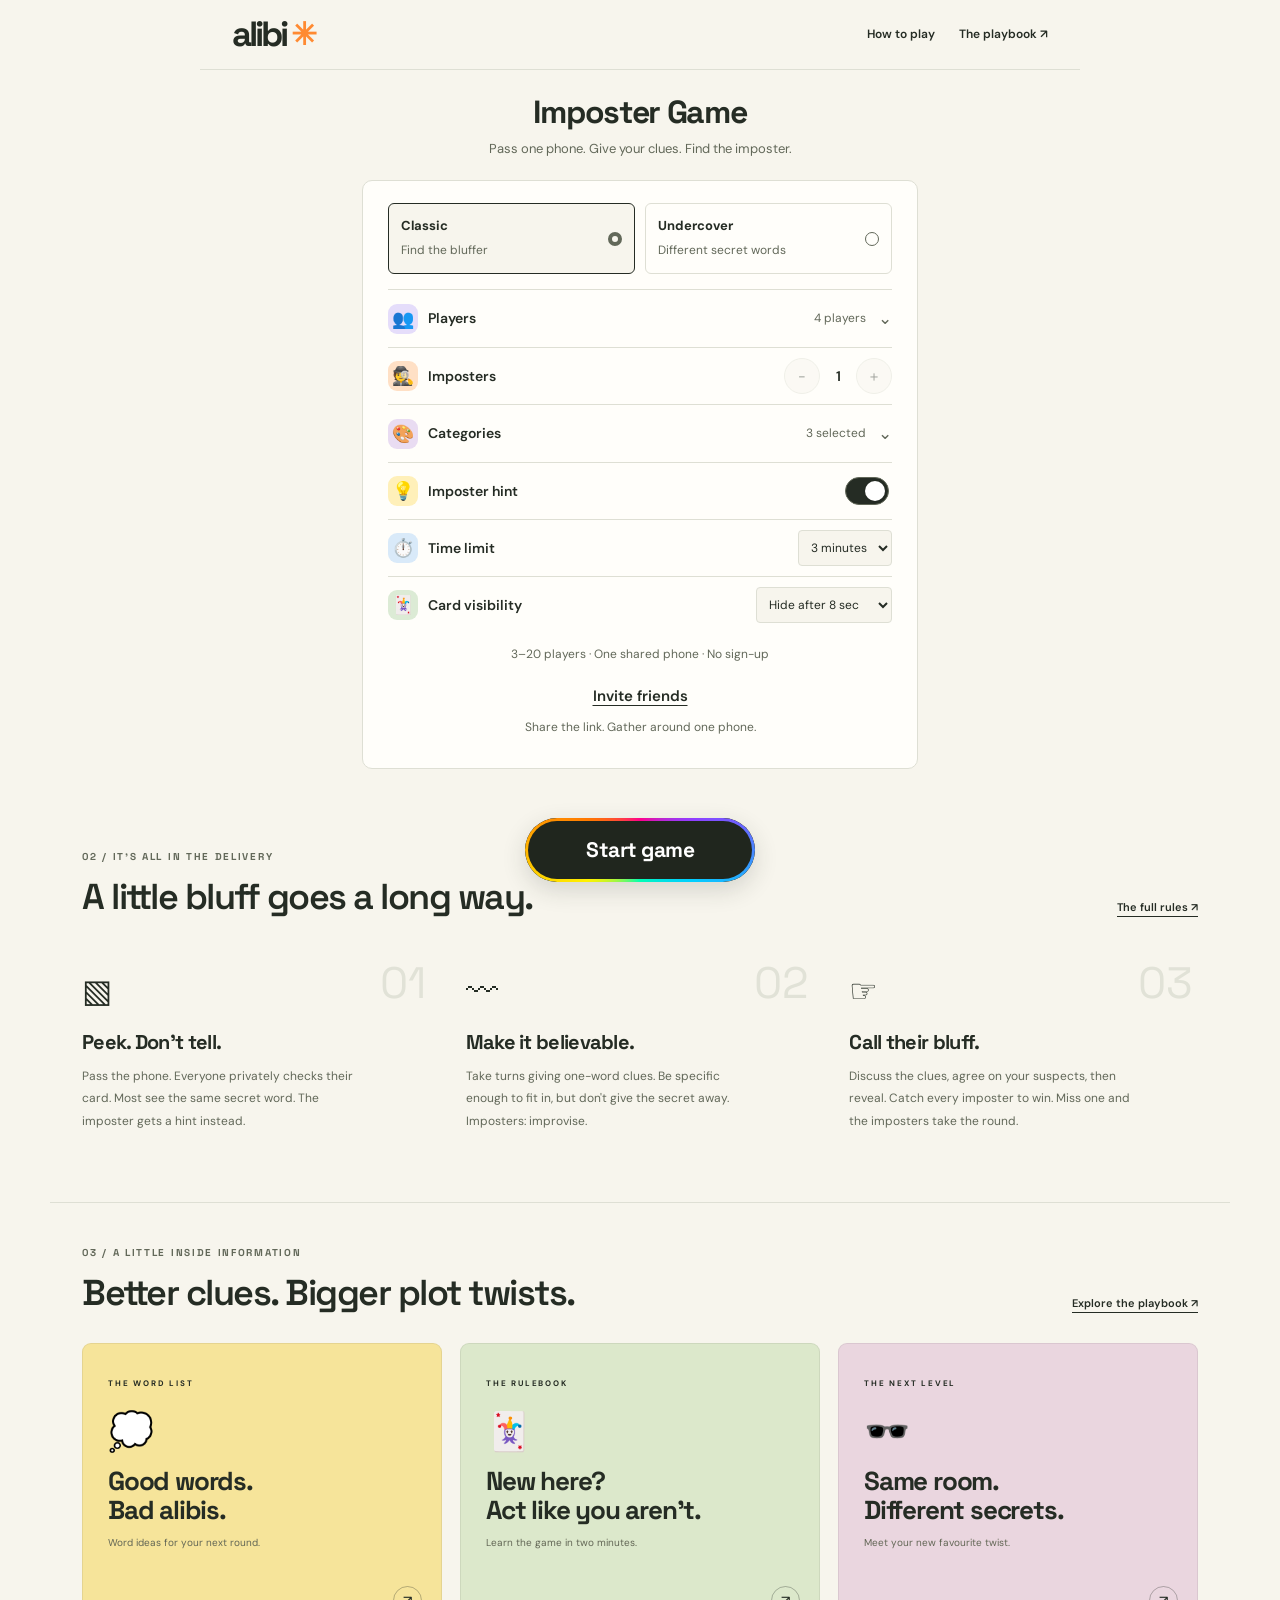
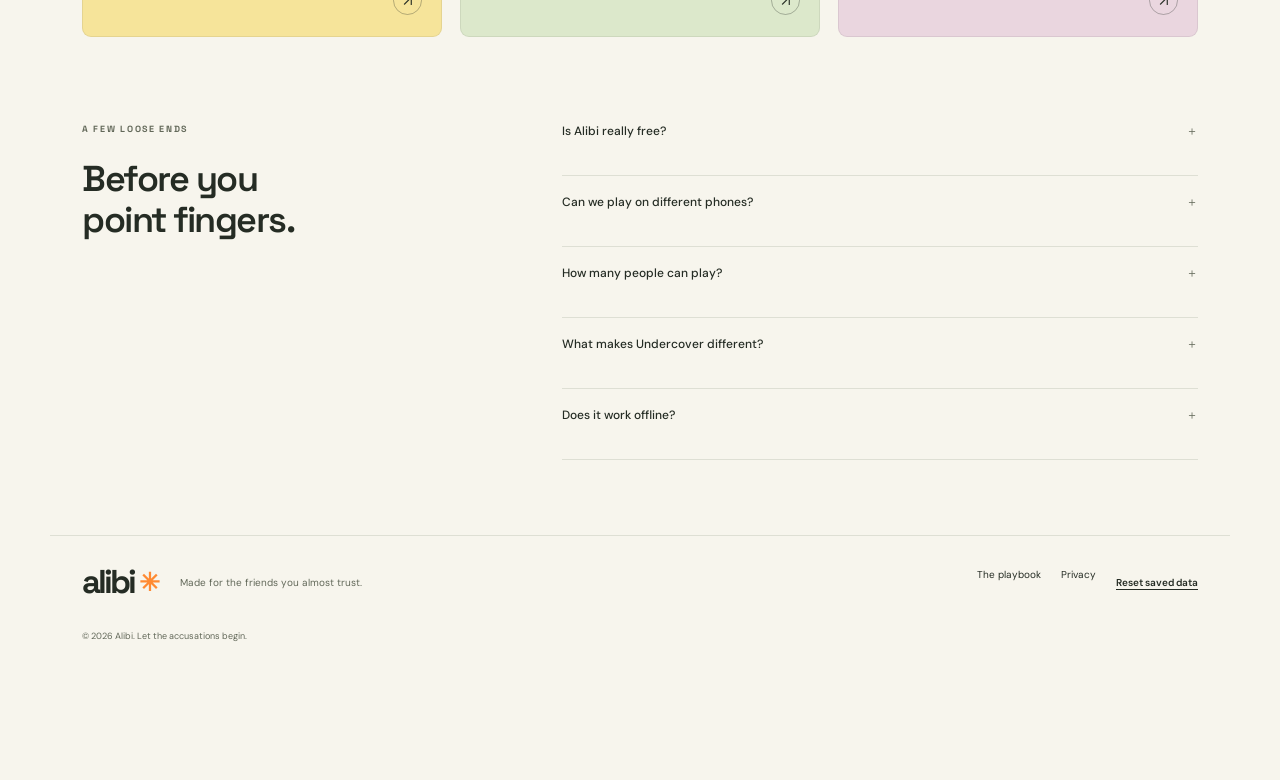
==== index.html @ 7c40b7d9 "Publish Imposter Game website" ====
<!doctype html>
<html lang="en">
<head>
  <meta charset="utf-8"><meta name="viewport" content="width=device-width, initial-scale=1">
  <title>Imposter Game — Play Free with Friends | Alibi</title>
  <meta name="description" content="One phone. One secret word. Someone is bluffing. Play Alibi, a free imposter party game with 144 original prompts, Undercover mode and custom words. No account needed.">
  <meta name="theme-color" content="#f7f5ed"><link rel="icon" href="assets/icon.svg" type="image/svg+xml">
  <meta property="og:title" content="Imposter Game — Play Free with Friends | Alibi"><meta property="og:description" content="One phone. One secret word. Someone is bluffing. Play the free imposter game with 3–20 friends."><meta property="og:type" content="website">
  <link rel="stylesheet" href="assets/style.css">
  <link rel="canonical" href="https://imposterplay.github.io/"><meta property="og:url" content="https://imposterplay.github.io/"><meta property="og:image" content="https://imposterplay.github.io/assets/share-card.png"><meta property="og:image:width" content="1200"><meta property="og:image:height" content="630"><meta property="og:image:alt" content="Alibi: Free Imposter Game. One phone. One secret word. Someone is bluffing."><meta name="twitter:card" content="summary_large_image"><meta name="twitter:image" content="https://imposterplay.github.io/assets/share-card.png"><script type="application/ld+json">{"@context":"https://schema.org","@type":"WebApplication","name":"Alibi","url":"https://imposterplay.github.io/","description":"Play a free imposter word game for 3–20 players with original words, private role cards, Undercover mode and custom prompts.","applicationCategory":"GameApplication","operatingSystem":"Any modern browser","isAccessibleForFree":true,"offers":{"@type":"Offer","price":"0","priceCurrency":"USD"}}</script>
</head>
<body class="game-visible">
<a class="skip-link" href="#main-content">Skip to game</a>
<header class="site-header wrap"><a class="logo" href="./" aria-label="Alibi home">alibi<span class="logo-dot">✳</span></a><nav aria-label="Main navigation"><a href="#how-to-play">How to play</a><a href="guides/">The playbook <span>↗</span></a></nav></header>
<main id="main-content" tabindex="-1">
<section class="game-section wrap" id="game" aria-labelledby="game-title">
<div class="quick-game-heading"><h1 id="game-title">Imposter Game</h1><p>Pass one phone. Give your clues. Find the imposter.</p></div>
<div class="quick-game panel">
<fieldset class="mode-field quick-modes"><legend class="visually-hidden">Game mode</legend><label class="mode-option selected"><input type="radio" name="mode" value="classic" checked><span><strong>Classic</strong><small>Find the bluffer</small></span><span class="radio-dot"></span></label><label class="mode-option"><input type="radio" name="mode" value="undercover"><span><strong>Undercover</strong><small>Different secret words</small></span><span class="radio-dot"></span></label></fieldset>
<details class="quick-editor"><summary><span class="setting-label"><span class="setting-icon icon-players" aria-hidden="true">👥</span>Players</span><span class="summary-value"><span id="player-count">4 players</span><span class="editor-chevron">⌄</span></span></summary><div class="editor-content"><div id="player-inputs" class="player-inputs"></div><button class="text-button add-player" id="add-player">＋ Add a friend</button></div></details>
<div class="setting-row"><div><label for="imposters" class="setting-label"><span class="setting-icon icon-imposter" aria-hidden="true">🕵️</span>Imposters</label></div><div class="stepper"><button id="minus-imposter" aria-label="Fewer imposters">−</button><output id="imposter-value" aria-label="Number of imposters" aria-live="polite">1</output><button id="plus-imposter" aria-label="More imposters">＋</button></div><input type="hidden" id="imposters" value="1"></div>
<details class="quick-editor"><summary><span class="setting-label"><span class="setting-icon icon-categories" aria-hidden="true">🎨</span>Categories</span><span class="summary-value"><span id="category-summary">3 selected</span><span class="editor-chevron">⌄</span></span></summary><div class="editor-content"><div class="category-toolbar"><span>Choose your topics</span><button class="text-button" id="toggle-categories">Select all</button></div><div id="categories" class="category-grid"></div><details class="custom-words"><summary>Bring your own words <span>＋</span></summary><label for="custom-input">One per line: word | hint | undercover alternative</label><textarea id="custom-input" rows="4" placeholder="Birthday cake | A celebration | Cupcake&#10;Train | All aboard | Tram"></textarea><p class="micro">Custom words join your topics. Undercover needs an alternative.</p><p class="micro" id="custom-count"></p></details></div></details>
<div class="setting-row"><div><label for="hints" class="setting-label"><span class="setting-icon icon-hint" aria-hidden="true">💡</span>Imposter hint</label></div><input class="switch" type="checkbox" id="hints" checked></div>
<div class="setting-row"><div><label for="timer" class="setting-label"><span class="setting-icon icon-time" aria-hidden="true">⏱️</span>Time limit</label></div><select id="timer"><option value="0">No limit</option><option value="120">2 minutes</option><option value="180" selected>3 minutes</option><option value="300">5 minutes</option><option value="480">8 minutes</option></select></div>
<div class="setting-row"><div><label for="card-timeout" class="setting-label"><span class="setting-icon icon-card" aria-hidden="true">🃏</span>Card visibility</label></div><select id="card-timeout" aria-describedby="card-privacy-help"><option value="8">Hide after 8 sec</option><option value="30">Hide after 30 sec</option><option value="0">Hide manually</option></select></div><p class="visually-hidden" id="card-privacy-help">Choose more reading time or hide cards manually. Cards also hide when you leave the browser.</p>
<div class="quick-start-dock"><p class="error" id="setup-error" role="alert"></p><button class="primary start-button button-border" id="start-game"><span>Start game</span></button></div>
<p class="quick-note">3–20 players · One shared phone · No sign-up</p>
<div class="setup-share"><button class="text-button" id="invite-friends" aria-describedby="invite-help">Invite friends</button><p id="invite-help">Share the link. Gather around one phone.</p></div>
</div></section>
<section id="gameplay" class="gameplay wrap" aria-labelledby="session-title" hidden>
<div class="session-top"><span id="round-label" class="small-pill">ROUND 01</span><button class="text-button" id="exit-game">← Back to setup</button></div>
<div id="exit-confirmation" class="exit-confirmation" hidden><h2 id="confirm-title">Leave this round?</h2><p>Your roles will be cleared. Your setup will stay saved.</p><div class="confirm-actions"><button class="secondary" id="keep-playing">Keep playing</button><button class="primary" id="confirm-exit">Leave round</button></div></div>
<div id="session-content"></div>
</section>
<section class="how-section wrap" id="how-to-play"><div class="section-intro"><div><div class="eyebrow">02 / IT'S ALL IN THE DELIVERY</div><h2>A little bluff goes a long way.</h2></div><a class="text-link" href="guides/how-to-play/">The full rules ↗</a></div><div class="steps"><article><span class="big-step">01</span><div class="step-icon">▧</div><h3>Peek. Don't tell.</h3><p>Pass the phone. Everyone privately checks their card. Most see the same secret word. The imposter gets a hint instead.</p></article><article><span class="big-step">02</span><div class="step-icon">〰</div><h3>Make it believable.</h3><p>Take turns giving one-word clues. Be specific enough to fit in, but don't give the secret away. Imposters: improvise.</p></article><article><span class="big-step">03</span><div class="step-icon">☞</div><h3>Call their bluff.</h3><p>Discuss the clues, agree on your suspects, then reveal. Catch every imposter to win. Miss one and the imposters take the round.</p></article></div></section>
<section class="playbook-section wrap"><div class="section-intro"><div><div class="eyebrow">03 / A LITTLE INSIDE INFORMATION</div><h2>Better clues. Bigger plot twists.</h2></div><a class="text-link" href="guides/">Explore the playbook ↗</a></div><div class="guide-cards"><a href="guides/imposter-words/" class="guide-card guide-yellow"><span class="guide-type">THE WORD LIST</span><div class="guide-emoji">💭</div><h3>Good words.<br>Bad alibis.</h3><p>Word ideas for your next round.</p><span class="circle-arrow">↗</span></a><a href="guides/how-to-play/" class="guide-card guide-green"><span class="guide-type">THE RULEBOOK</span><div class="guide-emoji">🃏</div><h3>New here?<br>Act like you aren't.</h3><p>Learn the game in two minutes.</p><span class="circle-arrow">↗</span></a><a href="guides/undercover/" class="guide-card guide-pink"><span class="guide-type">THE NEXT LEVEL</span><div class="guide-emoji">🕶️</div><h3>Same room.<br>Different secrets.</h3><p>Meet your new favourite twist.</p><span class="circle-arrow">↗</span></a></div></section>
<section class="faq-section wrap"><div><div class="eyebrow">A FEW LOOSE ENDS</div><h2>Before you <br>point fingers.</h2></div><div class="faq-list"><details><summary>Is Alibi really free?<span>＋</span></summary><p>Yes. All six word packs, both modes, custom words and group voting are free. There are no accounts or in-game ads.</p></details><details><summary>Can we play on different phones?<span>＋</span></summary><p>This edition is made for sharing one phone in the same room. It does not connect devices or create online rooms. Share the website to invite friends to a game night.</p></details><details><summary>How many people can play?<span>＋</span></summary><p>Bring 3–20 players. Four to eight is a great starting point. Bigger groups can add up to three imposters, with fewer imposters than civilians.</p></details><details><summary>What makes Undercover different?<span>＋</span></summary><p>Undercover players see a related but different word, without being told their role. Clues reveal which players are working from another secret.</p></details><details><summary>Does it work offline?<span>＋</span></summary><p>After your first visit finishes loading, the game saves its main files for offline play in supported browsers. Open it once while connected before taking it somewhere without internet.</p></details></div></section>
</main><footer class="site-footer wrap"><a class="logo" href="./">alibi<span class="logo-dot">✳</span></a><p>Made for the friends you almost trust.</p><div><a href="guides/">The playbook</a><a href="privacy/">Privacy</a><button id="reset-data" class="text-button">Reset saved data</button></div><small>© <span id="year">2026</span> Alibi. Let the accusations begin.</small></footer>
<div class="toast" id="toast" role="status" aria-atomic="true"></div><div id="a11y-status" class="visually-hidden" role="status" aria-atomic="true"></div><script type="module" src="assets/app.js"></script>
</body></html>
---- assets/style.css ----
@import url('https://fonts.googleapis.com/css2?family=DM+Sans:wght@400;500;600;700&family=Space+Grotesk:wght@400;500;600;700&display=swap');
:root{--paper:#f7f5ed;--ink:#252c24;--muted:#626859;--orange:#ff8a32;--line:#dedfd4;--green:#dce8cb;--yellow:#f6e49a;--pink:#ead6df;--display:'Space Grotesk',sans-serif;--body:'DM Sans',sans-serif}*{box-sizing:border-box}html{scroll-behavior:smooth;scroll-padding-top:30px}body{margin:0;background:var(--paper);color:var(--ink);font-family:var(--body);font-size:15px;line-height:1.6}button,input,select,textarea{font:inherit}button,a,input,select,textarea,summary{-webkit-tap-highlight-color:transparent}button,a,summary{touch-action:manipulation}button{cursor:pointer}a{color:inherit;text-decoration:none}button:disabled{cursor:not-allowed;opacity:.45}button:focus-visible,a:focus-visible,summary:focus-visible,input:focus-visible,select:focus-visible,textarea:focus-visible{outline:3px solid #9e67d5;outline-offset:4px}button{color:inherit}h1,h2,h3,p{margin-top:0}h1,h2,h3{font-family:var(--display);line-height:1.12;letter-spacing:-1.5px}h2{font-size:36px;font-weight:600;margin-bottom:0}h3{font-size:21px;letter-spacing:-.7px}p{color:var(--muted)}.wrap{max-width:1180px;margin:0 auto;padding-left:32px;padding-right:32px}.site-header{height:107px;display:flex;align-items:center;justify-content:space-between;border-bottom:1px solid var(--line)}.logo{font-family:var(--display);font-weight:700;font-size:43px;letter-spacing:-3px;line-height:1;display:inline-flex;align-items:center}.logo-dot{color:var(--orange);font-size:31px;letter-spacing:0;margin-left:5px}.site-header nav{display:flex;align-items:center;gap:35px;font-size:13px;font-weight:600}.site-header nav a:hover,.text-link:hover{color:var(--orange)}.nav-play{border:1px solid var(--line);padding:10px 18px;border-radius:6px}.nav-play span{margin-left:20px}.hero{min-height:525px;display:grid;grid-template-columns:1.1fr 1fr;align-items:center;padding-top:57px;padding-bottom:70px}.eyebrow{font-family:var(--display);font-size:10px;letter-spacing:1.7px;font-weight:700;display:flex;align-items:center;gap:9px;margin-bottom:23px}.live-dot{width:7px;height:7px;display:inline-block;background:var(--orange);border-radius:50%}.hero h1{font-size:70px;line-height:1.04;font-weight:600;letter-spacing:-4.5px;position:relative;margin-bottom:27px;max-width:600px}.hero h1>span{color:var(--orange)}.scribble{width:244px;height:16px;position:absolute;left:0;bottom:-14px;fill:none;stroke:var(--orange);stroke-width:2;stroke-linecap:round}.hero-description{font-size:16px;line-height:1.7;margin-bottom:24px}.primary,.secondary{display:inline-flex;align-items:center;justify-content:center;gap:22px;padding:15px 24px;border:0;border-radius:7px;font-size:13px;font-weight:700;min-height:50px;transition:background .15s,transform .15s}.primary{background:var(--orange);color:#fff}.primary:hover{background:#db4a26;transform:translateY(-1px)}.secondary{background:transparent;border:1px solid var(--line)}.secondary:hover{background:#eae9df}.hero-cta{min-width:210px}.hero-facts{display:flex;gap:16px;font-size:10px;color:var(--muted);margin-top:20px}.hero-art{height:375px;position:relative}.art-orbit{border:1px dashed #d1d3c6;position:absolute;border-radius:50%;width:355px;height:355px;left:70px;top:10px}.orbit-two{width:265px;height:265px;left:115px;top:55px}.character-card{position:absolute;width:182px;height:248px;border:1px solid var(--ink);border-radius:13px;display:flex;flex-direction:column;align-items:center;padding:25px 15px;box-shadow:5px 6px 0 #252c2412}.card-back{background:var(--green);transform:rotate(-15deg);left:60px;top:36px}.card-front{background:var(--orange);color:#fff8e9;transform:rotate(12deg);left:245px;top:95px;z-index:1}.tiny-label{font-size:8px;letter-spacing:1.8px;font-weight:700}.lemon{font-size:69px;margin:14px 0;line-height:1.2}.character-card strong{font-family:var(--display);font-size:28px;letter-spacing:-1px}.card-note{font-size:9px;margin-top:5px;opacity:.7}.suspect-face{position:relative;width:103px;height:80px;margin:25px 0 17px}.suspect-face i{position:absolute;width:31px;height:38px;border-radius:50%;background:var(--paper);top:3px;left:14px;transform:rotate(10deg)}.suspect-face i:nth-child(2){left:58px;transform:rotate(-10deg)}.suspect-face i:after{content:'';position:absolute;width:11px;height:16px;left:13px;top:10px;border-radius:50%;background:var(--ink)}.suspect-face span{position:absolute;width:36px;height:10px;border-bottom:3px solid var(--paper);border-radius:50%;top:57px;left:36px;transform:rotate(-10deg)}.floating-note{position:absolute;background:var(--paper);font-size:8px;letter-spacing:1px;padding:9px 13px;border:1px solid var(--line);border-radius:5px;z-index:2;box-shadow:2px 3px 0 #252c2409}.note-top{top:6px;left:241px;transform:rotate(6deg)}.note-bottom{bottom:0;left:98px;transform:rotate(-5deg);display:flex;align-items:center;gap:8px}.note-bottom .live-dot{background:#79a464;width:5px;height:5px}.art-spark{position:absolute;font-size:43px}.spark-one{top:12px;left:11px;color:var(--orange)}.spark-two{right:-2px;bottom:20px;font-size:60px;color:var(--ink)}.ticker{border-top:1px solid var(--line);border-bottom:1px solid var(--line);overflow:hidden;height:48px;display:flex;align-items:center}.ticker>div{white-space:nowrap;font-family:var(--display);letter-spacing:2px;font-size:10px;font-weight:600;min-width:100%;text-align:center}.ticker span{color:var(--orange);padding:0 36px;font-size:20px;vertical-align:middle}.game-section{padding-top:64px;padding-bottom:62px}.section-intro{display:flex;justify-content:space-between;align-items:flex-end;margin-bottom:30px;gap:24px}.section-intro .eyebrow{margin-bottom:12px;color:var(--muted)}.section-intro>p{font-size:12px;line-height:1.7;margin:0}.setup-layout{display:grid;grid-template-columns:1.34fr 1fr;gap:20px;align-items:start}.setup-main{display:grid;gap:20px}.panel{background:#fffefa;border:1px solid var(--line);border-radius:10px;padding:26px}.panel-heading{display:flex;align-items:center;justify-content:space-between;margin-bottom:22px;gap:10px}.panel-heading h3{display:flex;gap:10px;align-items:center;font-size:17px;letter-spacing:-.5px;margin:0}.step-circle{border:1px solid var(--line);border-radius:50%;width:25px;height:25px;display:inline-flex;align-items:center;justify-content:center;font-size:11px;flex-shrink:0}.small-pill{border:1px solid var(--line);border-radius:20px;padding:3px 9px;font-size:9px;color:var(--muted);white-space:nowrap}.player-inputs{display:grid;grid-template-columns:1fr 1fr;gap:10px}.player-field{display:flex;align-items:center;background:var(--paper);border:1px solid transparent;border-radius:6px;padding:8px 9px;gap:8px;min-width:0}.player-field:focus-within{border-color:var(--orange)}.player-avatar{width:27px;height:27px;display:flex;align-items:center;justify-content:center;font-size:13px;border-radius:50%;flex-shrink:0;background:var(--green)}.player-field:nth-child(3n+2) .player-avatar{background:var(--pink)}.player-field:nth-child(3n+3) .player-avatar{background:var(--yellow)}.player-field input{background:none;border:0;outline:0;width:100%;min-width:0;font-size:12px}.remove-player{font-size:16px;background:none;border:0;opacity:.45;padding:3px;line-height:1}.remove-player:hover{color:var(--orange);opacity:1}.text-button{border:0;background:none;padding:0;font-size:11px;font-weight:600;text-decoration:underline;text-underline-offset:3px}.add-player{margin-top:16px;color:var(--orange);text-decoration:none}.micro{font-size:10px;color:var(--muted);margin:10px 0 0;line-height:1.6}.category-grid{display:grid;grid-template-columns:repeat(3,1fr);gap:9px}.category-option{position:relative;text-align:left;border:1px solid var(--line);background:transparent;border-radius:7px;padding:13px 11px;min-height:85px;display:flex;flex-direction:column;gap:8px;font-size:10px;font-weight:600}.category-option>span:first-child{font-size:21px;line-height:1}.category-option[aria-pressed=true]{border-color:#8b9b72;background:#eff3e8}.category-option[aria-pressed=true]:after{content:'✓';position:absolute;right:8px;top:8px;font-size:10px;color:#54733f}.category-option:hover{border-color:var(--orange)}details>summary{list-style:none;cursor:pointer}details>summary::-webkit-details-marker{display:none}.custom-words{margin-top:20px;border-top:1px solid var(--line);padding-top:16px}.custom-words summary{font-size:11px;display:flex;justify-content:space-between}.custom-words label{display:block;font-size:10px;margin:16px 0 7px;color:var(--muted)}textarea{background:var(--paper);border:1px solid var(--line);border-radius:5px;resize:vertical;width:100%;padding:10px;font-size:12px}.mode-field{border:0;padding:0;margin:0 0 24px}.mode-field legend{font-size:9px;font-weight:700;letter-spacing:1.6px;margin-bottom:12px}.mode-option{position:relative;display:flex;align-items:center;justify-content:space-between;gap:8px;border:1px solid var(--line);border-radius:6px;padding:12px;margin-bottom:8px;cursor:pointer}.mode-option.selected{border-color:var(--ink);background:var(--paper)}.mode-option strong{display:block;font-size:12px}.mode-option small{font-size:10px;color:var(--muted)}.mode-option input{position:absolute;opacity:0;width:100%;height:100%;inset:0;margin:0;cursor:pointer}.radio-dot{border:1px solid var(--line);width:14px;height:14px;border-radius:50%;flex-shrink:0}.selected .radio-dot{border:4px solid var(--ink)}.mode-option:focus-within{outline:2px solid #9e67d5;outline-offset:2px}.setting-row{display:flex;align-items:center;justify-content:space-between;padding:17px 0;border-top:1px solid var(--line);gap:14px}.setting-row label{display:block;font-size:12px;font-weight:600}.setting-row small{display:block;font-size:9px;color:var(--muted);margin-top:3px}.stepper{display:flex;align-items:center;gap:13px}.stepper button{border:1px solid var(--line);background:var(--paper);height:27px;width:27px;border-radius:50%;font-size:14px;padding:0}.stepper output{font-size:12px;font-weight:600}.switch{appearance:none;width:33px;height:19px;border-radius:15px;background:#d9dcd2;position:relative;cursor:pointer;flex-shrink:0;transition:background .2s}.switch:after{content:'';position:absolute;background:white;height:13px;width:13px;left:3px;top:3px;border-radius:50%;box-shadow:0 1px 2px #0002;transition:left .2s}.switch:checked{background:var(--ink)}.switch:checked:after{left:17px}.setting-row select{font-size:11px;background:var(--paper);border:1px solid var(--line);padding:7px 8px;border-radius:4px;color:var(--ink)}.round-summary{background:var(--paper);border-radius:6px;padding:14px 16px;margin-top:12px}.round-summary>span{font-size:8px;letter-spacing:1.6px;color:var(--muted)}.round-summary p{font-size:11px;color:var(--ink);line-height:1.6;margin:5px 0 0}.start-button{width:100%;justify-content:space-between;margin-top:15px}.privacy-note{text-align:center;color:var(--muted);font-size:9px;margin-top:12px}.error{color:#b03525;font-size:12px;margin:10px 0 0}.error:empty{display:none}.how-section{padding-top:35px;padding-bottom:70px}.text-link{font-size:11px;font-weight:600;text-decoration:underline;text-underline-offset:5px;white-space:nowrap}.steps{display:grid;grid-template-columns:repeat(3,1fr);gap:35px;margin-top:44px}.steps article{position:relative;padding-top:6px}.big-step{position:absolute;right:5px;top:0;font-family:var(--display);font-size:44px;color:#e1e2d7;line-height:1}.step-icon{font-size:32px;line-height:1.5;margin-bottom:16px}.steps h3{font-size:20px;margin-bottom:12px}.steps p{font-size:12px;line-height:1.85;max-width:285px;margin-bottom:0}.playbook-section{padding-top:42px;padding-bottom:65px;border-top:1px solid var(--line)}.guide-cards{display:grid;grid-template-columns:repeat(3,1fr);gap:18px}.guide-card{display:block;position:relative;border:1px solid #252c2415;border-radius:9px;min-height:294px;padding:25px;transition:transform .2s}.guide-card:hover{transform:translateY(-5px)}.guide-yellow{background:var(--yellow)}.guide-green{background:var(--green)}.guide-pink{background:var(--pink)}.guide-type{font-size:8px;letter-spacing:1.8px;font-weight:700}.guide-emoji{font-size:37px;margin:20px 0 17px;line-height:1}.guide-card h3{font-size:26px;letter-spacing:-1.2px;margin-bottom:10px}.guide-card p{font-size:10px;color:#626655;max-width:220px;margin-bottom:5px}.circle-arrow{position:absolute;right:19px;bottom:21px;width:29px;height:29px;border:1px solid #252c2450;border-radius:50%;display:grid;place-items:center}.faq-section{display:grid;grid-template-columns:1fr 1.55fr;gap:70px;padding-top:20px;padding-bottom:75px}.faq-section .eyebrow{font-size:9px;color:var(--muted)}.faq-list details{border-bottom:1px solid var(--line);padding:17px 0}.faq-list details:first-child{padding-top:0}.faq-list summary{display:flex;justify-content:space-between;gap:15px;font-weight:500;font-size:12px}.faq-list summary span{color:var(--muted)}.faq-list p{font-size:12px;margin:12px 20px 0 0}.site-footer{border-top:1px solid var(--line);padding-top:30px;padding-bottom:25px;display:flex;flex-wrap:wrap;align-items:center;gap:20px}.site-footer .logo{font-size:33px}.site-footer .logo-dot{font-size:25px}.site-footer p{font-size:10px;margin:0}.site-footer>div{margin-left:auto;display:flex;gap:20px;font-size:10px}.site-footer>small{display:block;flex-basis:100%;font-size:9px;color:var(--muted);padding-top:10px}.site-footer .text-button{font-size:10px}.session-top{display:flex;align-items:center;justify-content:space-between;gap:20px;padding-bottom:23px;border-bottom:1px solid var(--line)}.session-top .logo{font-size:31px}.session-top .logo-dot{font-size:23px}.icon-button{border:1px solid var(--line);border-radius:50%;background:transparent;font-size:24px;width:33px;height:33px;line-height:1;display:grid;place-items:center}.session-body{text-align:center;padding:32px 8px 6px}.session-body h1{font-size:34px;margin:10px 0 12px}.session-body>p{font-size:13px;max-width:400px;margin-left:auto;margin-right:auto}.session-eyebrow{font-family:var(--display);font-size:10px;letter-spacing:1.5px;color:var(--muted)}.role-card{margin:23px auto;background:var(--green);border:1px solid var(--ink);border-radius:12px;width:265px;max-width:100%;min-height:255px;display:flex;align-items:center;justify-content:center;flex-direction:column;padding:25px;box-shadow:5px 5px 0 #252c2412;color:var(--ink)}button.role-card{cursor:pointer;width:265px}.role-card.hidden-card{background:var(--orange);color:white}.role-card .suspect-face{margin:10px 0 22px;transform:scale(1.1)}.role-card .secret-word{font-family:var(--display);font-size:33px;line-height:1.15;font-weight:600;overflow-wrap:anywhere;margin:15px 0;letter-spacing:-1px}.role-card .role-icon{font-size:43px;line-height:1.4}.role-card .role-label{font-size:10px;letter-spacing:1.4px;font-weight:600}.role-card .role-hint{font-size:12px;line-height:1.5}.role-card.imposter{background:var(--pink)}.session-body .primary,.session-body .secondary{margin:6px;min-width:165px}.session-body .wide{display:flex;width:100%;margin:8px 0;justify-content:center}.progress-dots{display:flex;justify-content:center;gap:5px;margin-top:18px;flex-wrap:wrap}.progress-dots i{display:block;width:6px;height:6px;border-radius:50%;background:#dedfd4}.progress-dots i.done{background:var(--ink)}.progress-dots i.current{background:var(--orange)}.clock{font-family:var(--display);font-size:85px;font-weight:600;letter-spacing:-5px;line-height:1.2;margin:25px 0}.clock.urgent{color:var(--orange)}.status-chip{font-size:10px;background:var(--green);padding:7px 12px;border-radius:20px;display:inline-block}.vote-grid{display:grid;grid-template-columns:1fr 1fr;gap:8px;margin:24px 0}.vote-choice{border:1px solid var(--line);background:#fffefa;border-radius:7px;padding:12px;font-size:13px;overflow-wrap:anywhere}.vote-choice[aria-pressed=true]{background:var(--pink);border-color:var(--ink)}.role-results{text-align:left;margin:22px 0;display:grid;gap:7px}.result-person{display:flex;justify-content:space-between;align-items:center;padding:11px 14px;background:#fffefa;border:1px solid var(--line);border-radius:6px;font-size:12px;gap:10px}.result-person strong{overflow-wrap:anywhere}.result-person.is-imposter{background:var(--pink)}.result-person span{font-size:10px;flex-shrink:0}.result-word{background:var(--green);padding:18px;border-radius:8px;margin:20px 0}.result-word small{font-size:9px;letter-spacing:1.5px}.result-word strong{display:block;font-family:var(--display);font-size:28px}.confirm-actions{display:flex;gap:8px}.confirm-actions button{padding:12px 17px;min-width:0;font-size:12px}.toast{position:fixed;bottom:24px;left:50%;transform:translate(-50%,15px);opacity:0;pointer-events:none;transition:.2s;background:var(--ink);color:white;z-index:100;border-radius:8px;font-size:12px;padding:12px 20px;max-width:90%;text-align:center}.toast.visible{opacity:1;transform:translate(-50%,0)}.article-shell{max-width:800px;padding-top:55px;padding-bottom:65px}.article-shell h1{font-size:55px;line-height:1.1;letter-spacing:-2.5px;margin:14px 0 24px}.article-shell .lead{font-size:18px;line-height:1.8}.article-shell h2{font-size:29px;margin-top:40px;margin-bottom:18px}.article-shell h3{font-size:21px;margin-top:25px}.article-shell p,.article-shell li{font-size:15px;line-height:1.9;color:#64695f}.article-shell a:not(.primary):not(.guide-card){text-decoration:underline;text-underline-offset:3px}.article-shell .article-callout{padding:25px;background:var(--green);border-radius:9px;margin:30px 0}.article-callout p{margin-bottom:12px}.word-table{width:100%;border-collapse:collapse;margin:22px 0;font-size:13px}.word-table td,.word-table th{text-align:left;border-bottom:1px solid var(--line);padding:10px 8px}.word-table th{font-size:10px;text-transform:uppercase;letter-spacing:1px}.guide-index{display:grid;gap:15px;margin:30px 0}.guide-index a{display:block;background:white;border:1px solid var(--line);border-radius:8px;padding:24px}.guide-index h2{margin:0 0 10px;font-size:26px}.guide-index p{margin:0}.breadcrumbs{font-size:11px;color:var(--muted)}.article-related{border-top:1px solid var(--line);margin-top:40px;padding-top:10px}.article-related a{display:inline-block;margin-right:18px;font-size:13px}
@media(min-width:1400px){.hero{min-height:560px}.hero h1{font-size:78px}.hero-art{transform:translateX(10px)}}
@media(max-width:960px){.hero h1{font-size:60px;letter-spacing:-3.5px}.hero-art{transform:scale(.86);transform-origin:center right}.hero{grid-template-columns:1.1fr 1fr;overflow:hidden}.hero-facts{gap:9px;font-size:9px}.wrap{padding-left:25px;padding-right:25px}h2{font-size:30px}.panel{padding:20px}.setup-layout{grid-template-columns:1.15fr 1fr}.category-option{padding:10px 7px}.settings-panel .panel-heading h3{font-size:16px}.guide-card{padding:20px}.guide-card h3{font-size:24px}.faq-section{gap:35px}}
@media(max-width:700px){.wrap{padding-left:20px;padding-right:20px}.site-header{height:80px}.logo{font-size:35px}.logo-dot{font-size:26px}.site-header nav{gap:20px;font-size:11px}.site-header nav>a:first-child{display:none}.nav-play{padding:8px 12px}.nav-play span{margin-left:10px}.hero{grid-template-columns:1fr;min-height:0;padding-top:43px;padding-bottom:35px;overflow:hidden}.hero-copy{text-align:center;z-index:2}.hero .eyebrow{justify-content:center;font-size:8px;margin-bottom:22px;letter-spacing:1.4px}.hero h1{font-size:57px;letter-spacing:-3.7px;margin-bottom:29px;max-width:none}.scribble{left:calc(50% - 93px);width:188px;bottom:-13px}.hero-description{font-size:14px;margin-bottom:20px}.hero-facts{justify-content:center;font-size:9px;gap:17px}.hero-art{width:430px;max-width:none;height:328px;transform:scale(.82);transform-origin:top left;left:calc(50% - 176px);margin-top:30px;margin-bottom:-40px}.card-back{left:20px}.card-front{left:200px}.art-orbit{left:30px}.orbit-two{left:75px}.note-top{left:205px}.note-bottom{left:65px;bottom:-15px}.spark-one{left:-17px}.spark-two{right:-8px}.ticker{height:42px}.ticker>div{font-size:8px}.ticker span{padding:0 20px}.game-section{padding-top:40px;padding-bottom:40px}.section-intro{display:block;margin-bottom:24px}.section-intro>p{margin-top:14px;font-size:11px}.section-intro .eyebrow{font-size:8px}.section-intro h2{font-size:30px;letter-spacing:-1.5px}.setup-layout{grid-template-columns:1fr;gap:16px}.setup-main{gap:16px}.panel{padding:21px}.category-option{padding:14px 10px;min-height:88px}.settings-panel{padding-bottom:23px}.mode-field{margin-bottom:17px}.mode-option{padding:15px}.mode-option strong{font-size:13px}.setting-row label{font-size:13px}.setting-row small{font-size:10px}.round-summary p{font-size:12px}.primary,.secondary{font-size:13px}.privacy-note{font-size:10px}.micro{font-size:10px}.how-section{padding-top:15px;padding-bottom:45px}.section-intro .text-link{display:inline-block;margin-top:17px}.steps{grid-template-columns:1fr;gap:26px;margin-top:30px}.steps article{padding-left:64px;min-height:95px}.step-icon{position:absolute;left:4px;top:1px}.big-step{font-size:36px;top:-5px}.steps h3{font-size:21px;padding-right:35px}.steps p{max-width:none;font-size:12px}.playbook-section{padding-top:35px;padding-bottom:40px}.guide-cards{grid-template-columns:1fr;gap:12px}.guide-card{min-height:185px;padding:23px 22px 23px 100px}.guide-type{font-size:8px}.guide-emoji{position:absolute;left:27px;top:51px;font-size:37px}.guide-card h3{font-size:26px;margin-top:13px}.guide-card p{padding-right:20px}.circle-arrow{right:17px;bottom:16px}.faq-section{grid-template-columns:1fr;gap:24px;padding-top:15px;padding-bottom:45px}.faq-section h2{font-size:29px}.faq-section h2 br{display:none}.faq-section .eyebrow{margin-bottom:13px}.faq-list summary{font-size:13px}.site-footer{gap:14px;padding-top:25px}.site-footer p{font-size:10px}.site-footer>div{margin-left:0;flex-basis:100%;gap:20px}.site-footer small{padding-top:0}.session-body{padding-top:25px}.session-body h1{font-size:29px}.clock{font-size:72px}.article-shell{padding-top:35px}.article-shell h1{font-size:40px;letter-spacing:-2px}.article-shell .lead{font-size:16px}.article-shell p,.article-shell li{font-size:14px}.article-shell h2{font-size:26px}}
@media(max-width:700px){.hero{grid-template-columns:minmax(0,1fr)}.hero-copy{min-width:0}.hero h1{font-size:clamp(46px,13.5vw,57px)}}
@media(prefers-reduced-motion:reduce){html{scroll-behavior:auto}*,*:before,*:after{transition:none!important;animation:none!important}}

/* Play immediately: compact setup first; editorial content follows the game. */
.site-header{height:70px;max-width:880px}.site-header .logo{font-size:35px}.site-header nav{gap:24px;font-size:12px}
.game-section{max-width:620px;padding-top:25px;padding-bottom:45px;scroll-margin-top:0}
.quick-game-heading{text-align:center;margin-bottom:22px}.quick-game-heading h1{font-size:32px;letter-spacing:-1.3px;margin:0 0 8px}.quick-game-heading p{font-size:13px;margin:0;line-height:1.5}
.quick-game{padding:22px 25px}.quick-modes{display:grid;grid-template-columns:1fr 1fr;gap:10px;margin:0 0 15px}.quick-modes .mode-option{margin:0;padding:12px;min-height:67px}.quick-modes .mode-option strong{font-size:13px}.quick-modes .mode-option small{font-size:10px}
.visually-hidden{position:absolute;width:1px;height:1px;margin:-1px;padding:0;overflow:hidden;clip:rect(0,0,0,0);white-space:nowrap;border:0}
.quick-editor{border-top:1px solid var(--line)}.quick-editor>summary{display:flex;justify-content:space-between;align-items:center;gap:14px;min-height:57px;font-size:14px;font-weight:600}.summary-value{display:flex;align-items:center;gap:12px;color:var(--muted);font-size:12px;font-weight:400}.editor-chevron{display:inline-block;font-size:17px;transition:transform .15s}.quick-editor[open]>summary .editor-chevron{transform:rotate(180deg)}.editor-content{padding:0 0 18px}.category-toolbar{display:flex;justify-content:space-between;align-items:center;font-size:11px;color:var(--muted);margin:0 0 12px}.quick-game .setting-row{min-height:57px;padding:10px 0}.quick-game .setting-row label{font-size:14px}.quick-game .setting-row select{font-size:12px;min-height:36px}.quick-game .stepper{gap:12px}.quick-game .stepper button{width:34px;height:34px}.quick-game .stepper output{font-size:14px;min-width:12px;text-align:center}.quick-game .switch{width:38px;height:23px}.quick-game .switch:after{width:17px;height:17px}.quick-game .switch:checked:after{left:18px}.quick-game .start-button{margin-top:12px;font-size:15px;min-height:52px}.quick-note{text-align:center;font-size:10px;margin:12px 0 0}.quick-game .player-field{padding-top:10px;padding-bottom:10px}.quick-game .player-field input{font-size:13px}
@media(max-width:700px){.site-header{height:60px;padding-left:20px;padding-right:20px}.site-header nav>a:first-child{display:inline}.site-header nav{gap:20px;font-size:11px}.site-header .logo{font-size:32px}.game-section{padding-top:20px;padding-bottom:35px}.quick-game-heading{margin-bottom:18px}.quick-game-heading h1{font-size:28px}.quick-game-heading p{font-size:12px}.quick-game{padding:17px 18px}.quick-modes{gap:8px;margin-bottom:12px}.quick-modes .mode-option{padding:10px;min-height:62px}.quick-editor>summary,.quick-game .setting-row{min-height:55px}.quick-note{margin-top:14px}.game-visible .quick-start-dock{position:fixed;bottom:0;left:0;right:0;z-index:25;padding:10px 20px max(12px,env(safe-area-inset-bottom));background:var(--paper);box-shadow:0 -6px 20px #252c240a;border-top:1px solid var(--line)}.game-visible .quick-start-dock .start-button{max-width:560px;margin:0 auto;display:flex}.game-visible .quick-start-dock .error{max-width:560px;margin:0 auto 8px}.game-visible .quick-start-dock .error:empty{display:none}body{padding-bottom:78px}body.playing .quick-start-dock{display:none}.quick-game .category-grid{gap:8px}.quick-game .category-option{min-height:78px}.quick-game .error{font-size:12px}}

/* Gameplay is an ordinary page section, never a dialog or overlay. */
[hidden]{display:none!important}
.gameplay{max-width:620px;min-height:calc(100dvh - 70px);padding-top:24px;padding-bottom:40px}
.gameplay .session-top{padding-bottom:18px}.gameplay .session-top .text-button{font-size:12px;text-decoration:none;min-height:36px}
.gameplay .session-body{padding-top:30px}.gameplay .session-body h1:focus{outline:none}
.exit-confirmation{padding:48px 12px;text-align:center}.exit-confirmation h2{font-size:30px;margin-bottom:18px}.exit-confirmation p{font-size:14px}.exit-confirmation .confirm-actions{justify-content:center;margin-top:25px}
body.playing main>section:not(#gameplay),body.playing .site-footer{display:none}body.playing .site-header nav{visibility:hidden}body.playing{padding-bottom:0}
@media(max-width:700px){.gameplay{min-height:calc(100dvh - 60px);padding-top:12px;padding-bottom:25px}.gameplay .session-top{padding-bottom:10px}.gameplay .session-body{padding-top:23px}.gameplay .role-card{min-height:235px;margin:20px auto}.gameplay .session-body>p{font-size:13px}.gameplay .session-body h1{font-size:29px}.gameplay .session-body{padding-left:0;padding-right:0}}

/* Accessibility: readable contrast, stable focus and usable control targets. */
.skip-link{position:absolute;top:8px;left:12px;z-index:1000;background:var(--ink);color:white;padding:12px 18px;border-radius:6px;transform:translateY(-160%)}.skip-link:focus{transform:translateY(0)}
.primary{background:#ff8a32;color:#171d16}.primary:hover{background:#ff9d52}.role-card.hidden-card{background:#ff8a32;color:#171d16}.role-card .card-note{opacity:1}
.micro,.quick-note,.privacy-note{font-size:12px}.summary-value{color:var(--muted)}.mode-option small,.quick-modes .mode-option small{font-size:12px}.small-pill{font-size:11px}.session-eyebrow{font-size:11px}.role-card .role-label{font-size:12px}.role-card .card-note{font-size:12px}
.remove-player{min-width:32px;min-height:32px;opacity:1;color:var(--ink)}.text-button{min-height:32px;display:inline-flex;align-items:center}.quick-game .stepper button{width:36px;height:36px}.switch,.quick-game .switch{width:44px;height:28px;border:1px solid #626859}.switch:after,.quick-game .switch:after{width:20px;height:20px;top:3px;left:3px}.switch:checked:after,.quick-game .switch:checked:after{left:19px}.switch:not(:checked){background:#e0e4d9}.mode-option .radio-dot{border-color:#626859}
.player-field input{min-height:32px}.quick-game .player-field{padding:6px 7px}.vote-choice{min-height:44px}.faq-list summary{min-height:36px}
button,input,select,textarea,summary,a,[tabindex]{scroll-margin-top:20px;scroll-margin-bottom:120px}.player-field input:focus-visible{outline:2px solid #72469e;outline-offset:2px}
:focus-visible{outline-color:#72469e}.gameplay .session-body h1:focus-visible{outline:2px solid #72469e;outline-offset:6px}.role-card:focus-visible{outline:3px solid #72469e;outline-offset:6px}
.gameplay .session-body h1{font-size:34px;margin:10px 0 12px;overflow-wrap:anywhere}.session-body .primary,.session-body .secondary{max-width:100%;white-space:normal}.session-body .confirm-actions{flex-wrap:wrap}.article-shell pre{white-space:pre-wrap;overflow-wrap:anywhere}.result-person{flex-wrap:wrap}.quick-game .setting-row>div:first-child{min-width:0}.quick-game .setting-row label{overflow-wrap:anywhere}
@media(max-width:700px){.gameplay .session-body h1{font-size:29px}.quick-modes .mode-option{min-width:0}.quick-modes .mode-option span{min-width:0}.quick-modes .mode-option small{overflow-wrap:anywhere}.player-inputs{grid-template-columns:minmax(0,1fr)}.quick-note{font-size:11px}.confirm-actions{flex-wrap:wrap}.session-body .primary,.session-body .secondary{min-width:0}}
@media(forced-colors:active){.switch{appearance:auto}.switch:after{display:none}.mode-option.selected,.vote-choice[aria-pressed=true],.category-option[aria-pressed=true]{outline:2px solid Highlight}.radio-dot{border-color:ButtonText}.primary,.secondary,.role-card,.mode-option,.vote-choice{border:1px solid ButtonText}}
.add-player,.site-header nav a:hover,.text-link:hover{color:#a1371b}

/* Selected floating black Start button with an animated border. */
.setting-label{display:inline-flex!important;align-items:center;gap:10px}.setting-icon{display:inline-grid;place-items:center;width:30px;height:30px;border-radius:9px;font-size:18px;line-height:1;flex-shrink:0}.icon-players{background:#e5ddfa}.icon-imposter{background:#ffe0c5}.icon-categories{background:#e9dcf2}.icon-hint{background:#fff0b9}.icon-time{background:#d9eaf9}.icon-card{background:#dcebd5}
.quick-start-dock{margin-top:18px}
.quick-game .start-button{position:relative;isolation:isolate;overflow:hidden;border-radius:999px;min-height:60px;width:100%;padding:15px 12px;font-family:var(--display);font-size:21px;font-weight:700;letter-spacing:-.5px;color:#ffffff;justify-content:center;box-shadow:0 8px 24px #252c2429;border:0;margin:0}
.quick-game .start-button span{position:relative;z-index:2}.quick-game .button-border{background:#20261e;color:#ffffff}.button-border:before{content:'';position:absolute;inset:0;border-radius:inherit;background:conic-gradient(from var(--border-angle),#ff008c,#913dff,#00cfff,#00ffb3,#fff200,#ff7800,#ff008c);animation:border-orbit 2.5s linear infinite;z-index:0}.button-border:after{content:'';position:absolute;inset:3px;border-radius:inherit;background:#20261e;z-index:1}
.quick-game .start-button:hover{transform:translateY(-2px);color:white}.quick-game .button-border:hover{background:#20261e}
.game-visible .quick-start-dock{position:fixed;bottom:max(18px,env(safe-area-inset-bottom));left:50%;right:auto;transform:translateX(-50%);width:min(230px,calc(100% - 40px));z-index:25;padding:0;background:transparent;border:0;box-shadow:none;margin:0}.game-visible .quick-start-dock .start-button{display:flex;margin:0;max-width:none}.game-visible .quick-start-dock .error{background:var(--paper);border-radius:8px;padding:8px 12px;margin-bottom:8px}.game-visible .quick-start-dock .error:empty{display:none}body{padding-bottom:112px}.playing{padding-bottom:0}
@property --border-angle{syntax:"<angle>";initial-value:0deg;inherits:false}@keyframes border-orbit{from{--border-angle:0deg}to{--border-angle:360deg}}@keyframes gradient-drift{0%,100%{background-position:0% 50%}50%{background-position:100% 50%}}
@media(max-width:700px){.quick-game .start-button{font-size:20px;min-height:58px}.setting-label{gap:8px}.setting-icon{width:27px;height:27px;font-size:17px}.quick-game .setting-row label{font-size:13px}.game-visible .quick-start-dock{bottom:max(16px,env(safe-area-inset-bottom))}}
@media(prefers-reduced-motion:reduce){.button-border:before{animation:none!important}.quick-game .start-button:hover{transform:none}}

.setup-share{text-align:center;margin:10px 0 2px}.setup-share .text-button{min-height:44px;font-size:15px;text-decoration:underline;text-underline-offset:4px}.setup-share p{font-size:12px;color:#626859;margin:0 0 8px}
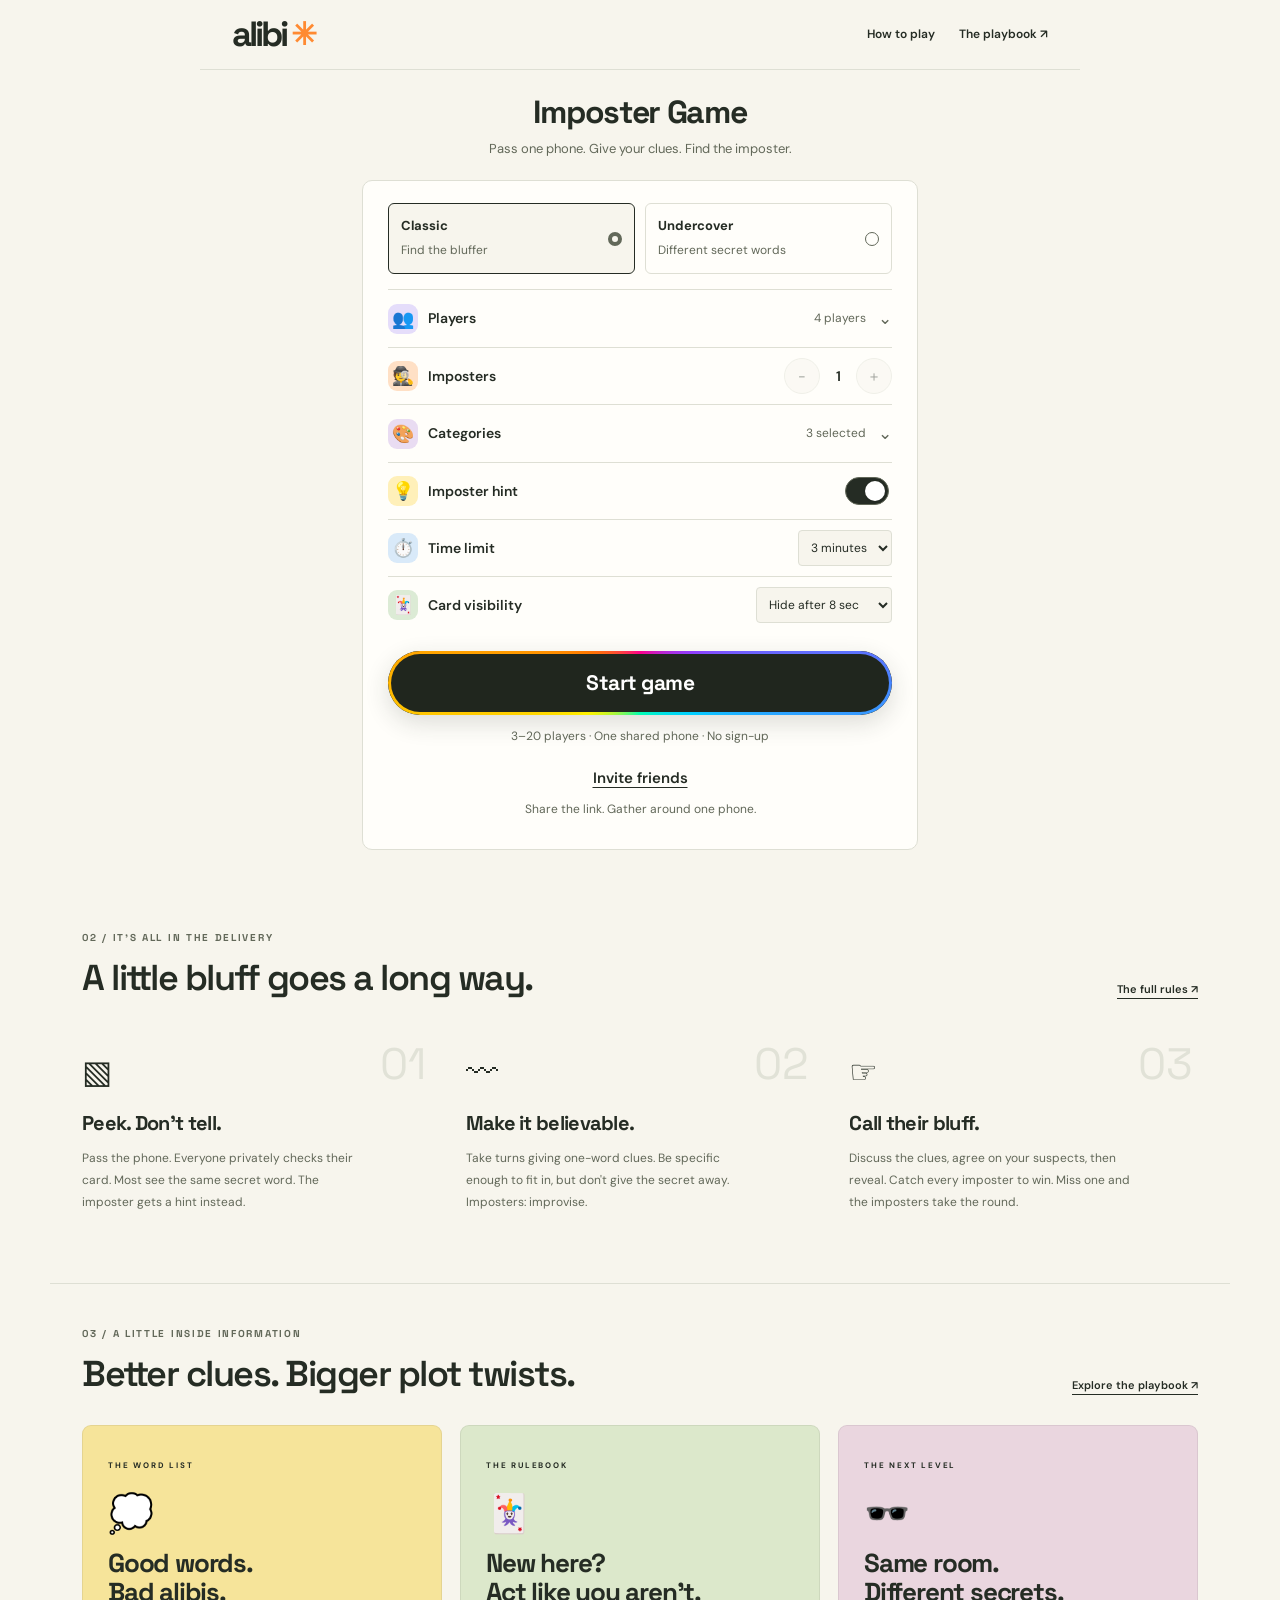
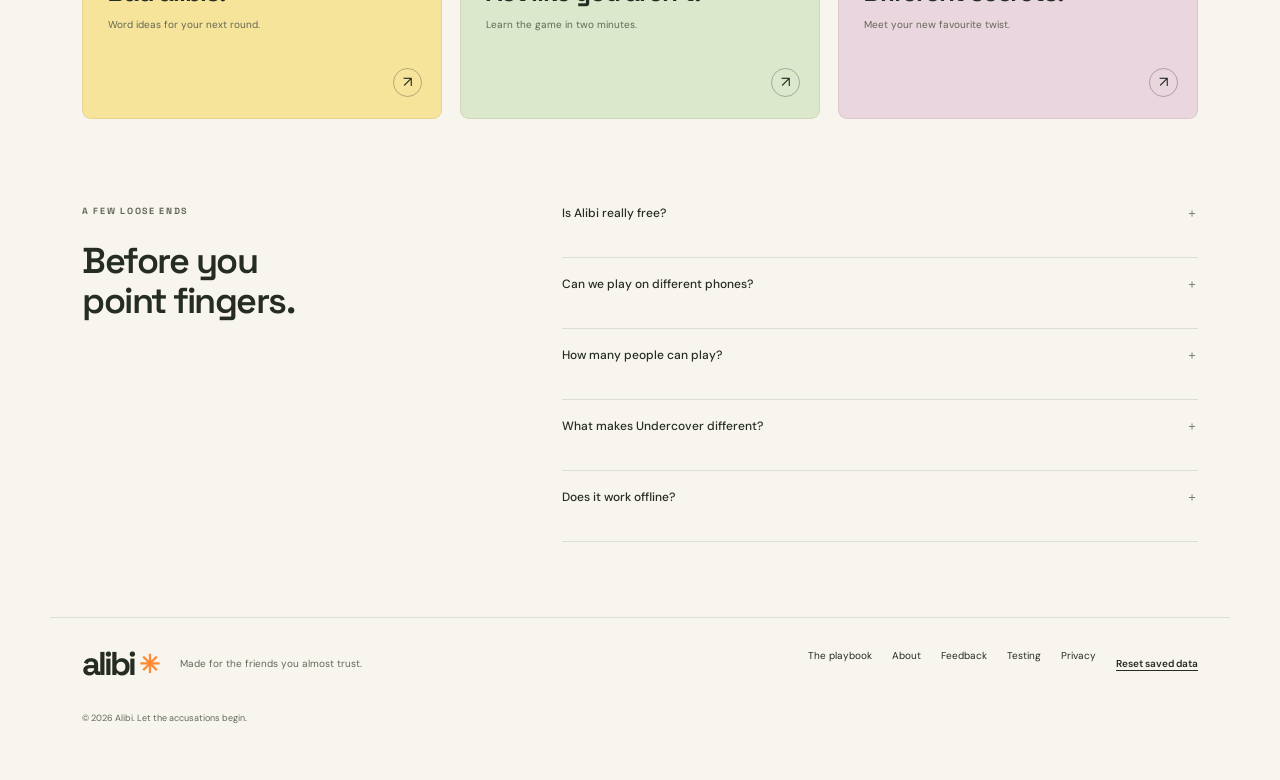
==== commit 0b32f6f6: "Publish publisher, corrections and testing information" ====
--- a/index.html
+++ b/index.html
@@ -7,7 +7,7 @@
   <meta name="theme-color" content="#f7f5ed"><link rel="icon" href="assets/icon.svg" type="image/svg+xml">
   <meta property="og:title" content="Imposter Game — Play Free with Friends | Alibi"><meta property="og:description" content="One phone. One secret word. Someone is bluffing. Play the free imposter game with 3–20 friends."><meta property="og:type" content="website">
   <link rel="stylesheet" href="assets/style.css">
-  <link rel="canonical" href="https://imposterplay.github.io/"><meta property="og:url" content="https://imposterplay.github.io/"><meta property="og:image" content="https://imposterplay.github.io/assets/share-card.png"><meta property="og:image:width" content="1200"><meta property="og:image:height" content="630"><meta property="og:image:alt" content="Alibi: Free Imposter Game. One phone. One secret word. Someone is bluffing."><meta name="twitter:card" content="summary_large_image"><meta name="twitter:image" content="https://imposterplay.github.io/assets/share-card.png"><script type="application/ld+json">{"@context":"https://schema.org","@type":"WebApplication","name":"Alibi","url":"https://imposterplay.github.io/","description":"Play a free imposter word game for 3–20 players with original words, private role cards, Undercover mode and custom prompts.","applicationCategory":"GameApplication","operatingSystem":"Any modern browser","isAccessibleForFree":true,"offers":{"@type":"Offer","price":"0","priceCurrency":"USD"}}</script>
+  <link rel="canonical" href="https://imposterplay.github.io/"><meta property="og:url" content="https://imposterplay.github.io/"><meta property="og:image" content="https://imposterplay.github.io/assets/share-card.png"><meta property="og:image:width" content="1200"><meta property="og:image:height" content="630"><meta property="og:image:alt" content="Alibi: Free Imposter Game. One phone. One secret word. Someone is bluffing."><meta name="twitter:card" content="summary_large_image"><meta name="twitter:image" content="https://imposterplay.github.io/assets/share-card.png"><script type="application/ld+json">{"@context":"https://schema.org","@type":"WebApplication","name":"Alibi","url":"https://imposterplay.github.io/","description":"Play a free imposter word game for 3–20 players with original words, private role cards, Undercover mode and custom prompts.","publisher":{"@type":"Organization","@id":"https://imposterplay.github.io/about/#publisher","name":"Imposter Play","url":"https://imposterplay.github.io/about/"},"applicationCategory":"GameApplication","operatingSystem":"Any modern browser","isAccessibleForFree":true,"offers":{"@type":"Offer","price":"0","priceCurrency":"USD"}}</script>
 </head>
 <body class="game-visible">
 <a class="skip-link" href="#main-content">Skip to game</a>
@@ -35,6 +35,6 @@
 <section class="how-section wrap" id="how-to-play"><div class="section-intro"><div><div class="eyebrow">02 / IT'S ALL IN THE DELIVERY</div><h2>A little bluff goes a long way.</h2></div><a class="text-link" href="guides/how-to-play/">The full rules ↗</a></div><div class="steps"><article><span class="big-step">01</span><div class="step-icon">▧</div><h3>Peek. Don't tell.</h3><p>Pass the phone. Everyone privately checks their card. Most see the same secret word. The imposter gets a hint instead.</p></article><article><span class="big-step">02</span><div class="step-icon">〰</div><h3>Make it believable.</h3><p>Take turns giving one-word clues. Be specific enough to fit in, but don't give the secret away. Imposters: improvise.</p></article><article><span class="big-step">03</span><div class="step-icon">☞</div><h3>Call their bluff.</h3><p>Discuss the clues, agree on your suspects, then reveal. Catch every imposter to win. Miss one and the imposters take the round.</p></article></div></section>
 <section class="playbook-section wrap"><div class="section-intro"><div><div class="eyebrow">03 / A LITTLE INSIDE INFORMATION</div><h2>Better clues. Bigger plot twists.</h2></div><a class="text-link" href="guides/">Explore the playbook ↗</a></div><div class="guide-cards"><a href="guides/imposter-words/" class="guide-card guide-yellow"><span class="guide-type">THE WORD LIST</span><div class="guide-emoji">💭</div><h3>Good words.<br>Bad alibis.</h3><p>Word ideas for your next round.</p><span class="circle-arrow">↗</span></a><a href="guides/how-to-play/" class="guide-card guide-green"><span class="guide-type">THE RULEBOOK</span><div class="guide-emoji">🃏</div><h3>New here?<br>Act like you aren't.</h3><p>Learn the game in two minutes.</p><span class="circle-arrow">↗</span></a><a href="guides/undercover/" class="guide-card guide-pink"><span class="guide-type">THE NEXT LEVEL</span><div class="guide-emoji">🕶️</div><h3>Same room.<br>Different secrets.</h3><p>Meet your new favourite twist.</p><span class="circle-arrow">↗</span></a></div></section>
 <section class="faq-section wrap"><div><div class="eyebrow">A FEW LOOSE ENDS</div><h2>Before you <br>point fingers.</h2></div><div class="faq-list"><details><summary>Is Alibi really free?<span>＋</span></summary><p>Yes. All six word packs, both modes, custom words and group voting are free. There are no accounts or in-game ads.</p></details><details><summary>Can we play on different phones?<span>＋</span></summary><p>This edition is made for sharing one phone in the same room. It does not connect devices or create online rooms. Share the website to invite friends to a game night.</p></details><details><summary>How many people can play?<span>＋</span></summary><p>Bring 3–20 players. Four to eight is a great starting point. Bigger groups can add up to three imposters, with fewer imposters than civilians.</p></details><details><summary>What makes Undercover different?<span>＋</span></summary><p>Undercover players see a related but different word, without being told their role. Clues reveal which players are working from another secret.</p></details><details><summary>Does it work offline?<span>＋</span></summary><p>After your first visit finishes loading, the game saves its main files for offline play in supported browsers. Open it once while connected before taking it somewhere without internet.</p></details></div></section>
-</main><footer class="site-footer wrap"><a class="logo" href="./">alibi<span class="logo-dot">✳</span></a><p>Made for the friends you almost trust.</p><div><a href="guides/">The playbook</a><a href="privacy/">Privacy</a><button id="reset-data" class="text-button">Reset saved data</button></div><small>© <span id="year">2026</span> Alibi. Let the accusations begin.</small></footer>
+</main><footer class="site-footer wrap"><a class="logo" href="./">alibi<span class="logo-dot">✳</span></a><p>Made for the friends you almost trust.</p><div><a href="guides/">The playbook</a><a href="about/">About</a><a href="contact/">Feedback</a><a href="testing/">Testing</a><a href="privacy/">Privacy</a><button id="reset-data" class="text-button">Reset saved data</button></div><small>© <span id="year">2026</span> Alibi. Let the accusations begin.</small></footer>
 <div class="toast" id="toast" role="status" aria-atomic="true"></div><div id="a11y-status" class="visually-hidden" role="status" aria-atomic="true"></div><script type="module" src="assets/app.js"></script>
 </body></html>
--- a/assets/style.css
+++ b/assets/style.css
@@ -50,3 +50,6 @@
 
 .setup-share{text-align:center;margin:10px 0 2px}.setup-share .text-button{min-height:44px;font-size:15px;text-decoration:underline;text-underline-offset:4px}.setup-share p{font-size:12px;color:#626859;margin:0 0 8px}
 
+
+.site-footer>div{flex-wrap:wrap}.article-shell .article-byline{font-size:14px;line-height:1.7;margin-bottom:22px}.article-byline a{text-decoration:underline;text-underline-offset:3px}
+
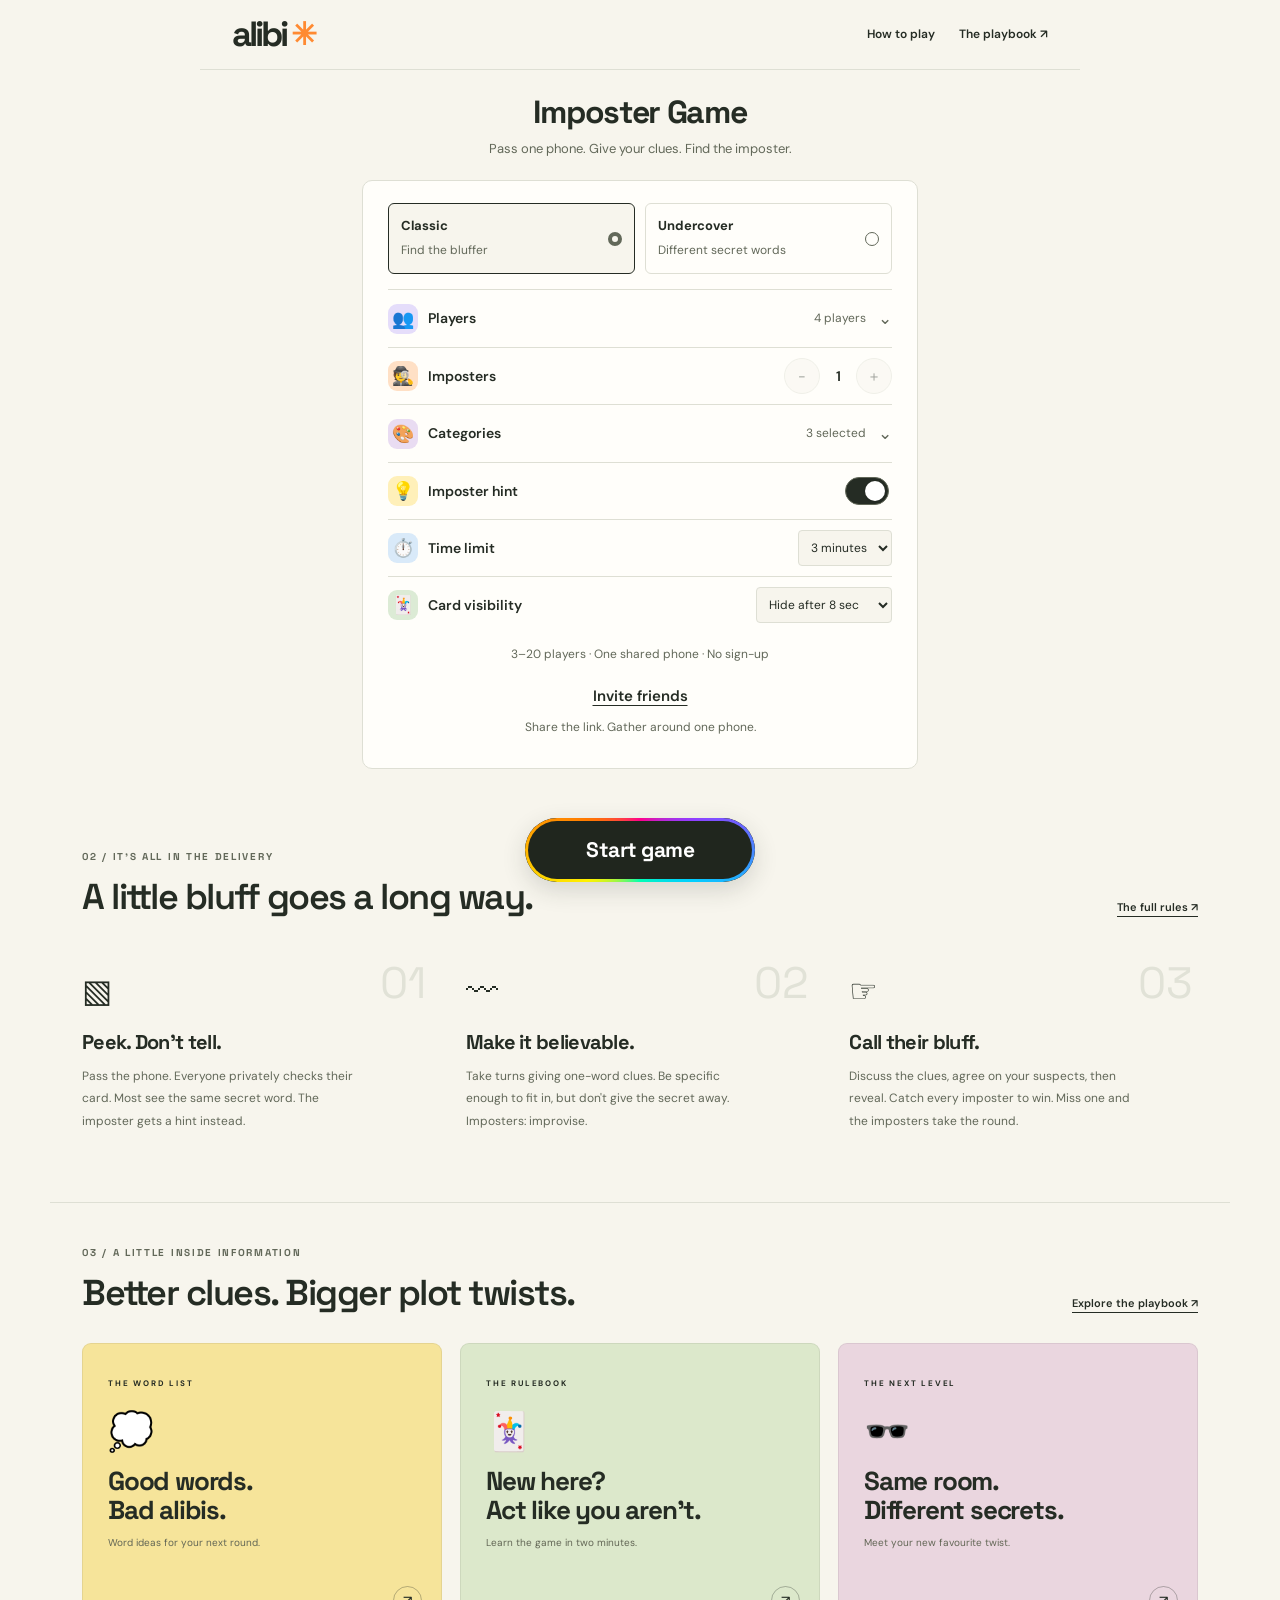
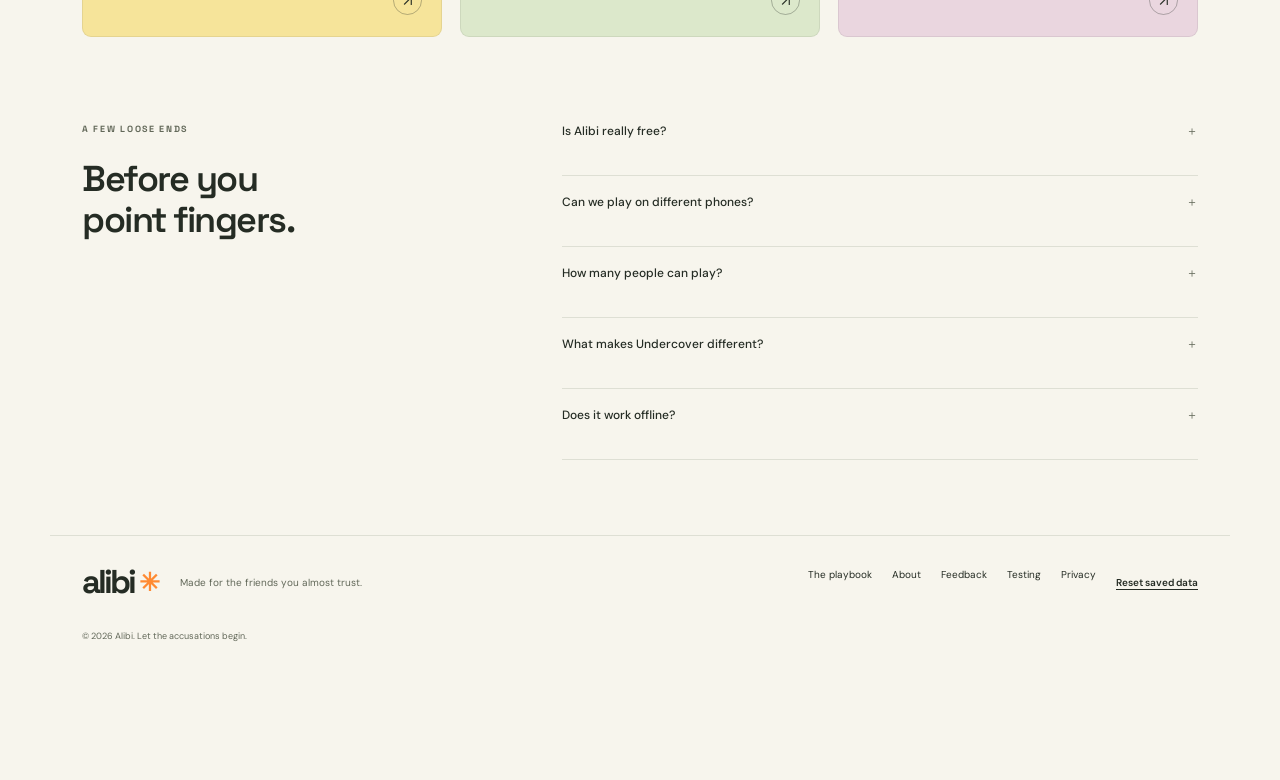
==== commit 64812a0a: "Publish Google and Bing verification and Analytics tags" ====
--- a/index.html
+++ b/index.html
@@ -7,7 +7,7 @@
   <meta name="theme-color" content="#f7f5ed"><link rel="icon" href="assets/icon.svg" type="image/svg+xml">
   <meta property="og:title" content="Imposter Game — Play Free with Friends | Alibi"><meta property="og:description" content="One phone. One secret word. Someone is bluffing. Play the free imposter game with 3–20 friends."><meta property="og:type" content="website">
   <link rel="stylesheet" href="assets/style.css">
-  <link rel="canonical" href="https://imposterplay.github.io/"><meta property="og:url" content="https://imposterplay.github.io/"><meta property="og:image" content="https://imposterplay.github.io/assets/share-card.png"><meta property="og:image:width" content="1200"><meta property="og:image:height" content="630"><meta property="og:image:alt" content="Alibi: Free Imposter Game. One phone. One secret word. Someone is bluffing."><meta name="twitter:card" content="summary_large_image"><meta name="twitter:image" content="https://imposterplay.github.io/assets/share-card.png"><script type="application/ld+json">{"@context":"https://schema.org","@type":"WebApplication","name":"Alibi","url":"https://imposterplay.github.io/","description":"Play a free imposter word game for 3–20 players with original words, private role cards, Undercover mode and custom prompts.","publisher":{"@type":"Organization","@id":"https://imposterplay.github.io/about/#publisher","name":"Imposter Play","url":"https://imposterplay.github.io/about/"},"applicationCategory":"GameApplication","operatingSystem":"Any modern browser","isAccessibleForFree":true,"offers":{"@type":"Offer","price":"0","priceCurrency":"USD"}}</script>
+  <!-- SEO_HEAD -->
 </head>
 <body class="game-visible">
 <a class="skip-link" href="#main-content">Skip to game</a>
